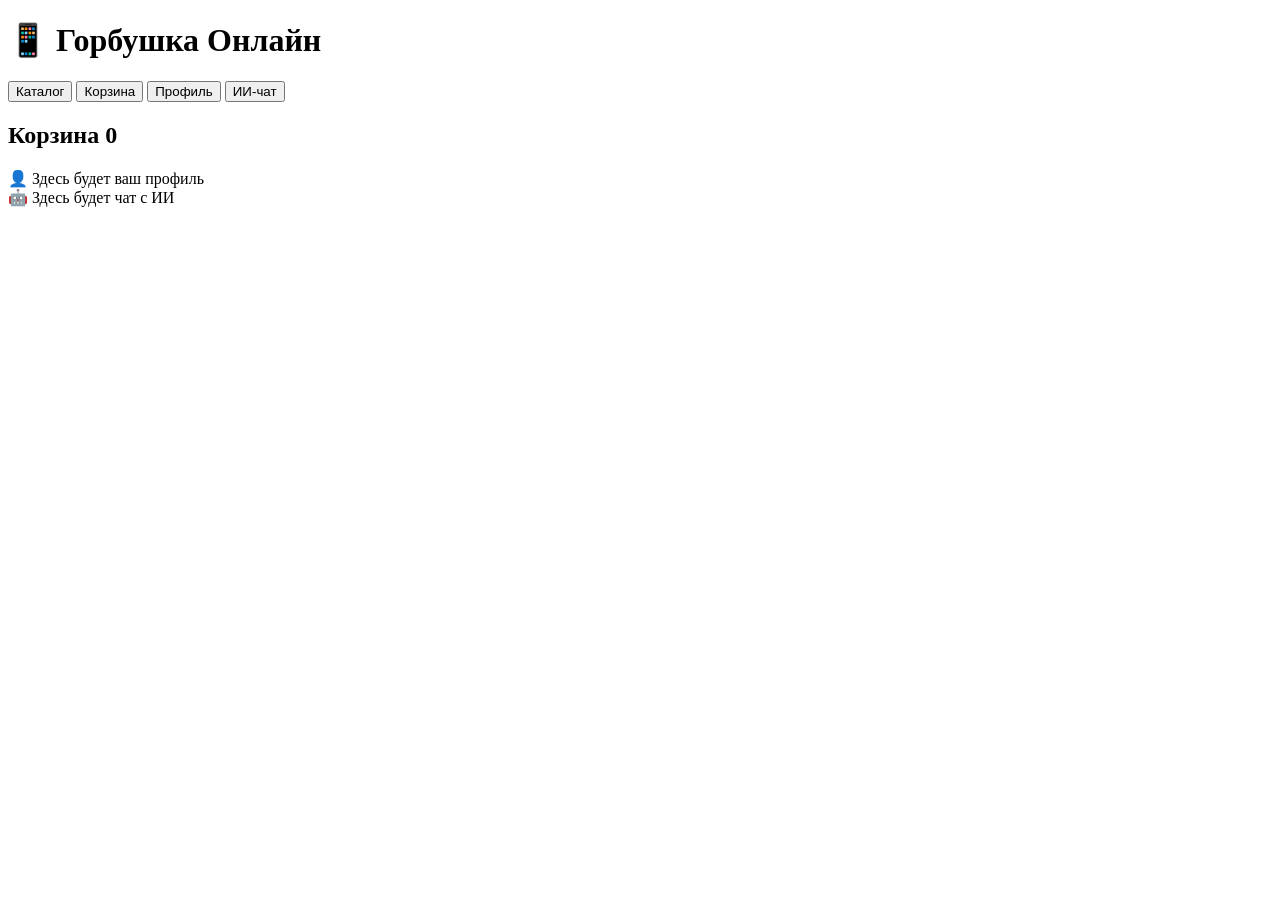
==== index.html @ ff5f171e "Update index.html" ====
<!DOCTYPE html>
<html lang="ru">
<head>
    <meta charset="UTF-8">
    <meta name="viewport" content="width=device-width, initial-scale=1.0, maximum-scale=1.0, user-scalable=no">
    <title>Горбушка Онлайн</title>
    
    <!-- Мета-теги для отключения кэширования -->
    <meta http-equiv="Cache-Control" content="no-cache, no-store, must-revalidate">
    <meta http-equiv="Pragma" content="no-cache">
    <meta http-equiv="Expires" content="0">
    
    <!-- Подключение стилей (версия 5) -->
    <link rel="stylesheet" href="style-v5.css?v=20250313-003">
    
    <!-- Telegram Web App -->
    <script src="https://telegram.org/js/telegram-web-app.js"></script>
</head>
<body>
    <header>
        <h1 class="gradient-text">📱 Горбушка Онлайн</h1>
        <p id="user-greeting"></p>
    </header>

    <!-- Вкладки -->
    <div class="tabs">
        <button class="tab-button active" data-tab="catalog">Каталог</button>
        <button class="tab-button" data-tab="cart">Корзина</button>
        <button class="tab-button" data-tab="profile">Профиль</button>
        <button class="tab-button" data-tab="ai">ИИ-чат</button>
    </div>

    <main>
        <!-- Вкладка Каталог -->
        <div id="catalog-tab" class="tab-content active">
            <button id="back-to-categories" class="back-btn" style="display: none;">← Назад</button>
            <div id="catalog-content"></div>
        </div>

        <!-- Вкладка Корзина -->
        <div id="cart-tab" class="tab-content">
            <section class="cart-section">
                <h2>Корзина <span id="cart-count" class="cart-count pulse">0</span></h2>
                <div id="cart-items"></div>
                <div id="cart-total" class="cart-total"></div>
            </section>
        </div>

        <!-- Вкладка Профиль -->
        <div id="profile-tab" class="tab-content">
            <div class="placeholder">👤 Здесь будет ваш профиль</div>
        </div>

        <!-- Вкладка ИИ-чат -->
        <div id="ai-tab" class="tab-content">
            <div class="placeholder">🤖 Здесь будет чат с ИИ</div>
        </div>
    </main>

    <!-- Подключение скрипта (версия 5) -->
    <script src="script-v5.js?v=20250313-003"></script>
</body>
</html>
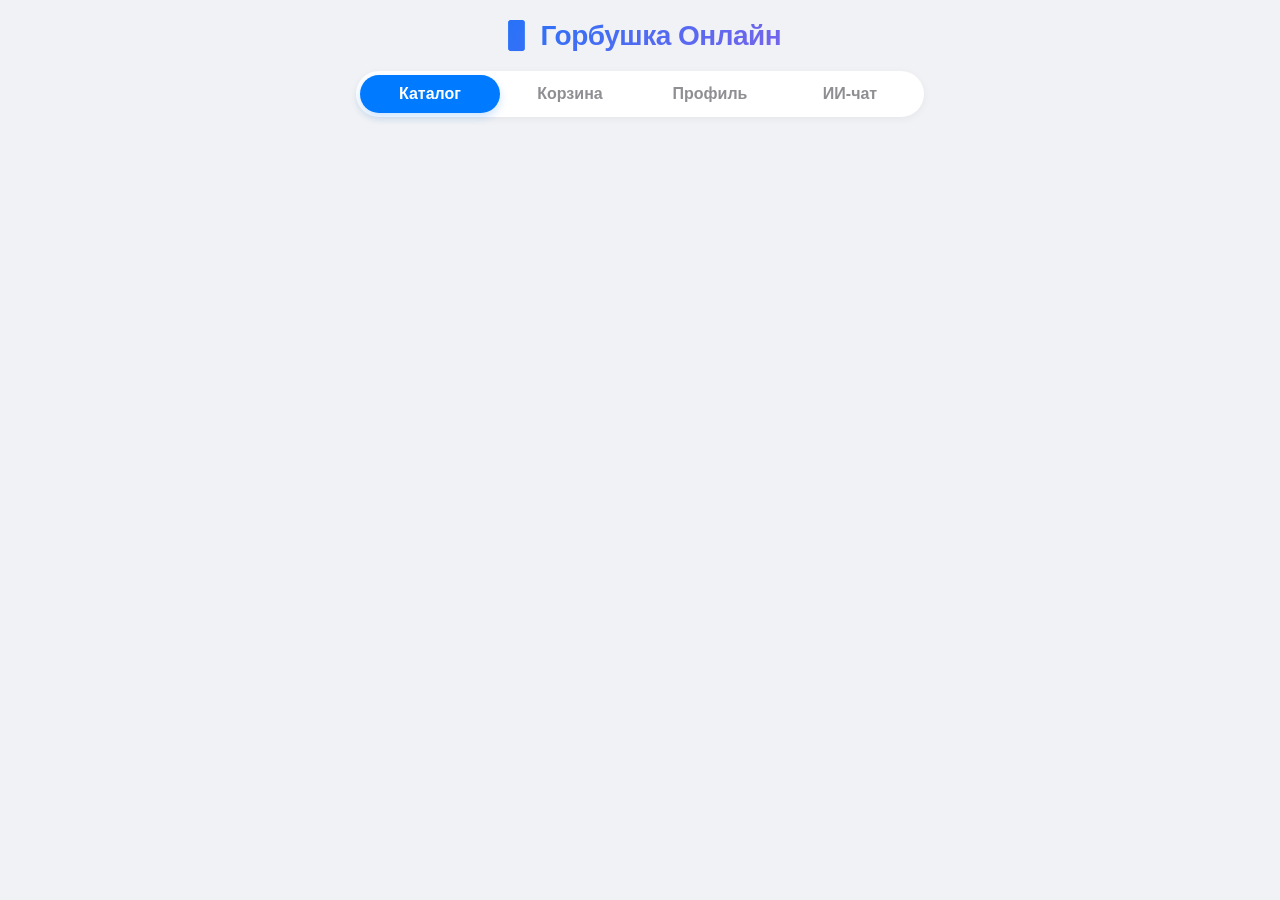
==== commit 22cf227f: "Update index.html" ====
--- a/index.html
+++ b/index.html
@@ -11,7 +11,7 @@
     <meta http-equiv="Expires" content="0">
     
     <!-- Подключение стилей (версия 5) -->
-    <link rel="stylesheet" href="style-v5.css?v=20250313-003">
+    <link rel="stylesheet" href="style-v5.css?v=20250313-004">
     
     <!-- Telegram Web App -->
     <script src="https://telegram.org/js/telegram-web-app.js"></script>
@@ -46,18 +46,18 @@
             </section>
         </div>
 
-        <!-- Вкладка Профиль -->
+        <!-- Вкладка Профиль (заглушка) -->
         <div id="profile-tab" class="tab-content">
             <div class="placeholder">👤 Здесь будет ваш профиль</div>
         </div>
 
-        <!-- Вкладка ИИ-чат -->
+        <!-- Вкладка ИИ-чат (заглушка) -->
         <div id="ai-tab" class="tab-content">
             <div class="placeholder">🤖 Здесь будет чат с ИИ</div>
         </div>
     </main>
 
-    <!-- Подключение скрипта (версия 5) -->
-    <script src="script-v5.js?v=20250313-003"></script>
+    <!-- Подключение скрипта (версия 6) -->
+    <script src="script-v6.js?v=20250313-004"></script>
 </body>
 </html>
--- a/style-v5.css
+++ b/style-v5.css
@@ -0,0 +1,357 @@
+:root {
+    --bg-color: var(--tg-theme-bg-color, #f0f2f5);
+    --text-color: var(--tg-theme-text-color, #1c1c1e);
+    --hint-color: var(--tg-theme-hint-color, #8e8e93);
+    --link-color: var(--tg-theme-link-color, #007aff);
+    --button-color: var(--tg-theme-button-color, #007aff);
+    --button-text-color: var(--tg-theme-button-text-color, #ffffff);
+    --secondary-bg: var(--tg-theme-secondary-bg-color, #ffffff);
+}
+
+* {
+    margin: 0;
+    padding: 0;
+    box-sizing: border-box;
+}
+
+body {
+    font-family: -apple-system, BlinkMacSystemFont, 'SF Pro Text', 'Helvetica Neue', sans-serif;
+    background: var(--bg-color);
+    color: var(--text-color);
+    padding: 16px;
+    max-width: 600px;
+    margin: 0 auto;
+    line-height: 1.4;
+    transition: background-color 0.3s, color 0.3s;
+}
+
+.gradient-text {
+    background: linear-gradient(135deg, var(--link-color), #9b5de5);
+    -webkit-background-clip: text;
+    background-clip: text;
+    -webkit-text-fill-color: transparent;
+    font-weight: 700;
+    font-size: 28px;
+}
+
+header {
+    margin-bottom: 16px;
+    text-align: center;
+}
+
+h1 {
+    font-size: 28px;
+    margin-bottom: 8px;
+    letter-spacing: -0.5px;
+}
+
+h2 {
+    font-size: 20px;
+    font-weight: 600;
+    margin-bottom: 12px;
+}
+
+#user-greeting {
+    color: var(--hint-color);
+    font-size: 15px;
+}
+
+/* Вкладки */
+.tabs {
+    display: flex;
+    justify-content: space-around;
+    background: var(--secondary-bg);
+    border-radius: 30px;
+    padding: 4px;
+    margin-bottom: 24px;
+    box-shadow: 0 2px 8px rgba(0,0,0,0.05);
+}
+
+.tab-button {
+    flex: 1;
+    background: transparent;
+    border: none;
+    padding: 10px 0;
+    border-radius: 30px;
+    font-size: 16px;
+    font-weight: 600;
+    color: var(--hint-color);
+    cursor: pointer;
+    transition: all 0.2s;
+}
+
+.tab-button.active {
+    background: var(--button-color);
+    color: white;
+    box-shadow: 0 4px 8px rgba(0,122,255,0.2);
+}
+
+.tab-content {
+    display: none;
+}
+
+.tab-content.active {
+    display: block;
+}
+
+/* Кнопка назад */
+.back-btn {
+    background: var(--secondary-bg);
+    border: 1px solid var(--hint-color);
+    border-radius: 30px;
+    padding: 8px 16px;
+    font-size: 15px;
+    font-weight: 500;
+    color: var(--text-color);
+    cursor: pointer;
+    margin-bottom: 16px;
+    transition: background 0.2s;
+}
+
+.back-btn:hover {
+    background: var(--hint-color);
+    color: white;
+}
+
+/* Сетка категорий */
+.categories-grid {
+    display: grid;
+    grid-template-columns: repeat(3, 1fr);
+    gap: 16px;
+    margin-top: 8px;
+}
+
+.category-card {
+    background: var(--secondary-bg);
+    border-radius: 20px;
+    padding: 20px 8px;
+    display: flex;
+    flex-direction: column;
+    align-items: center;
+    text-align: center;
+    box-shadow: 0 10px 20px rgba(0,0,0,0.05);
+    transition: transform 0.2s, box-shadow 0.2s;
+    border: 1px solid rgba(255,255,255,0.2);
+    cursor: pointer;
+}
+
+.category-card:hover {
+    transform: translateY(-4px);
+    box-shadow: 0 15px 30px rgba(0,0,0,0.1);
+}
+
+.category-emoji {
+    font-size: 40px;
+    margin-bottom: 8px;
+}
+
+.category-name {
+    font-weight: 600;
+    font-size: 14px;
+    line-height: 1.3;
+}
+
+/* Сетка товаров */
+.products-grid {
+    display: grid;
+    grid-template-columns: repeat(auto-fit, minmax(150px, 1fr));
+    gap: 16px;
+    margin-top: 12px;
+}
+
+.product-card {
+    background: var(--secondary-bg);
+    border-radius: 20px;
+    padding: 16px 12px;
+    display: flex;
+    flex-direction: column;
+    align-items: center;
+    text-align: center;
+    box-shadow: 0 10px 20px rgba(0,0,0,0.05);
+    transition: transform 0.2s, box-shadow 0.2s;
+    border: 1px solid rgba(255,255,255,0.2);
+}
+
+.product-card:hover {
+    transform: translateY(-4px);
+    box-shadow: 0 15px 30px rgba(0,0,0,0.1);
+}
+
+.product-emoji {
+    font-size: 56px;
+    margin-bottom: 12px;
+}
+
+.product-name {
+    font-weight: 600;
+    font-size: 16px;
+    margin-bottom: 6px;
+}
+
+.product-price {
+    color: var(--link-color);
+    font-weight: 700;
+    font-size: 18px;
+    margin-bottom: 12px;
+}
+
+.product-description {
+    font-size: 12px;
+    color: var(--hint-color);
+    margin-bottom: 12px;
+}
+
+.add-to-cart-btn {
+    background: linear-gradient(135deg, var(--button-color), #9b5de5);
+    color: white;
+    border: none;
+    border-radius: 30px;
+    padding: 10px 16px;
+    font-size: 15px;
+    font-weight: 600;
+    cursor: pointer;
+    width: 100%;
+    transition: opacity 0.2s, transform 0.1s;
+    box-shadow: 0 4px 12px rgba(0,122,255,0.3);
+}
+
+.add-to-cart-btn:hover {
+    opacity: 0.9;
+    transform: scale(0.98);
+}
+
+/* Корзина */
+.cart-section {
+    margin-top: 0;
+    padding-top: 0;
+}
+
+.cart-count {
+    background: linear-gradient(135deg, var(--button-color), #9b5de5);
+    color: white;
+    border-radius: 30px;
+    padding: 4px 12px;
+    font-size: 15px;
+    font-weight: 600;
+    margin-left: 8px;
+}
+
+@keyframes pulse {
+    0% { transform: scale(1); }
+    50% { transform: scale(1.2); }
+    100% { transform: scale(1); }
+}
+
+.pulse {
+    animation: pulse 0.3s ease-in-out;
+}
+
+#cart-items {
+    margin: 16px 0;
+    min-height: 60px;
+}
+
+.cart-item {
+    display: flex;
+    align-items: center;
+    justify-content: space-between;
+    padding: 12px 16px;
+    background: var(--secondary-bg);
+    border-radius: 20px;
+    margin-bottom: 8px;
+    box-shadow: 0 2px 8px rgba(0,0,0,0.03);
+    border: 1px solid rgba(255,255,255,0.1);
+}
+
+.cart-item-info {
+    flex: 2;
+}
+
+.cart-item-info div:first-child {
+    font-weight: 600;
+    margin-bottom: 4px;
+}
+
+.cart-item-price {
+    color: var(--link-color);
+    font-weight: 600;
+    font-size: 15px;
+}
+
+.cart-item-controls {
+    display: flex;
+    align-items: center;
+    gap: 10px;
+}
+
+.cart-item-controls button {
+    background: var(--button-color);
+    color: white;
+    border: none;
+    border-radius: 30px;
+    width: 32px;
+    height: 32px;
+    font-size: 18px;
+    font-weight: 600;
+    cursor: pointer;
+    display: flex;
+    align-items: center;
+    justify-content: center;
+    transition: background 0.2s, transform 0.1s;
+    box-shadow: 0 2px 6px rgba(0,122,255,0.2);
+}
+
+.cart-item-controls button:disabled {
+    opacity: 0.4;
+    cursor: not-allowed;
+    background: var(--hint-color);
+}
+
+.cart-item-quantity {
+    min-width: 24px;
+    text-align: center;
+    font-weight: 600;
+}
+
+.cart-total {
+    font-size: 22px;
+    font-weight: 700;
+    text-align: right;
+    margin-top: 20px;
+    padding: 16px 0 8px;
+    border-top: 2px dashed var(--hint-color);
+    color: var(--link-color);
+}
+
+.empty-cart {
+    color: var(--hint-color);
+    text-align: center;
+    padding: 30px 0;
+    font-size: 16px;
+}
+
+.loading {
+    text-align: center;
+    padding: 30px;
+    color: var(--hint-color);
+    grid-column: 1 / -1;
+}
+
+.placeholder {
+    text-align: center;
+    padding: 60px 20px;
+    color: var(--hint-color);
+    font-size: 18px;
+    background: var(--secondary-bg);
+    border-radius: 30px;
+    margin-top: 20px;
+}
+
+@media (max-width: 400px) {
+    .categories-grid {
+        grid-template-columns: repeat(2, 1fr);
+    }
+    .products-grid {
+        grid-template-columns: 1fr 1fr;
+    }
+}
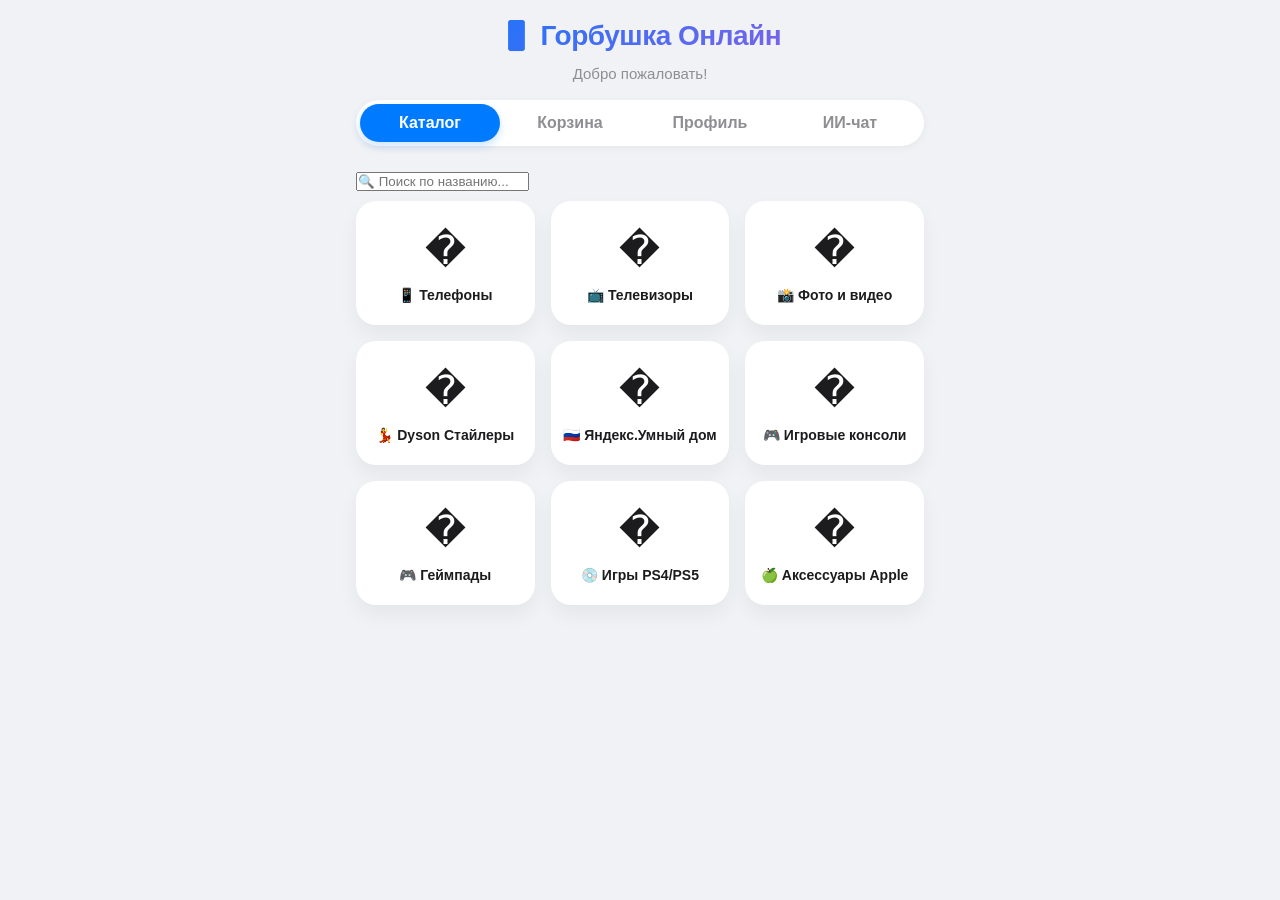
==== commit 554ffbc0: "Update index.html" ====
--- a/index.html
+++ b/index.html
@@ -10,8 +10,8 @@
     <meta http-equiv="Pragma" content="no-cache">
     <meta http-equiv="Expires" content="0">
     
-    <!-- Подключение стилей (версия 5) -->
-    <link rel="stylesheet" href="style-v5.css?v=20250313-004">
+    <!-- Подключение стилей -->
+    <link rel="stylesheet" href="style-v5.css?v=20250313-005">
     
     <!-- Telegram Web App -->
     <script src="https://telegram.org/js/telegram-web-app.js"></script>
@@ -34,6 +34,12 @@
         <!-- Вкладка Каталог -->
         <div id="catalog-tab" class="tab-content active">
             <button id="back-to-categories" class="back-btn" style="display: none;">← Назад</button>
+            
+            <!-- Строка поиска -->
+            <div class="search-container">
+                <input type="text" id="search-input" class="search-input" placeholder="🔍 Поиск по названию...">
+            </div>
+            
             <div id="catalog-content"></div>
         </div>
 
@@ -57,7 +63,7 @@
         </div>
     </main>
 
-    <!-- Подключение скрипта (версия 6) -->
-    <script src="script-v6.js?v=20250313-004"></script>
+    <!-- Подключение скрипта -->
+    <script src="script-v6.js?v=20250313-005"></script>
 </body>
 </html>
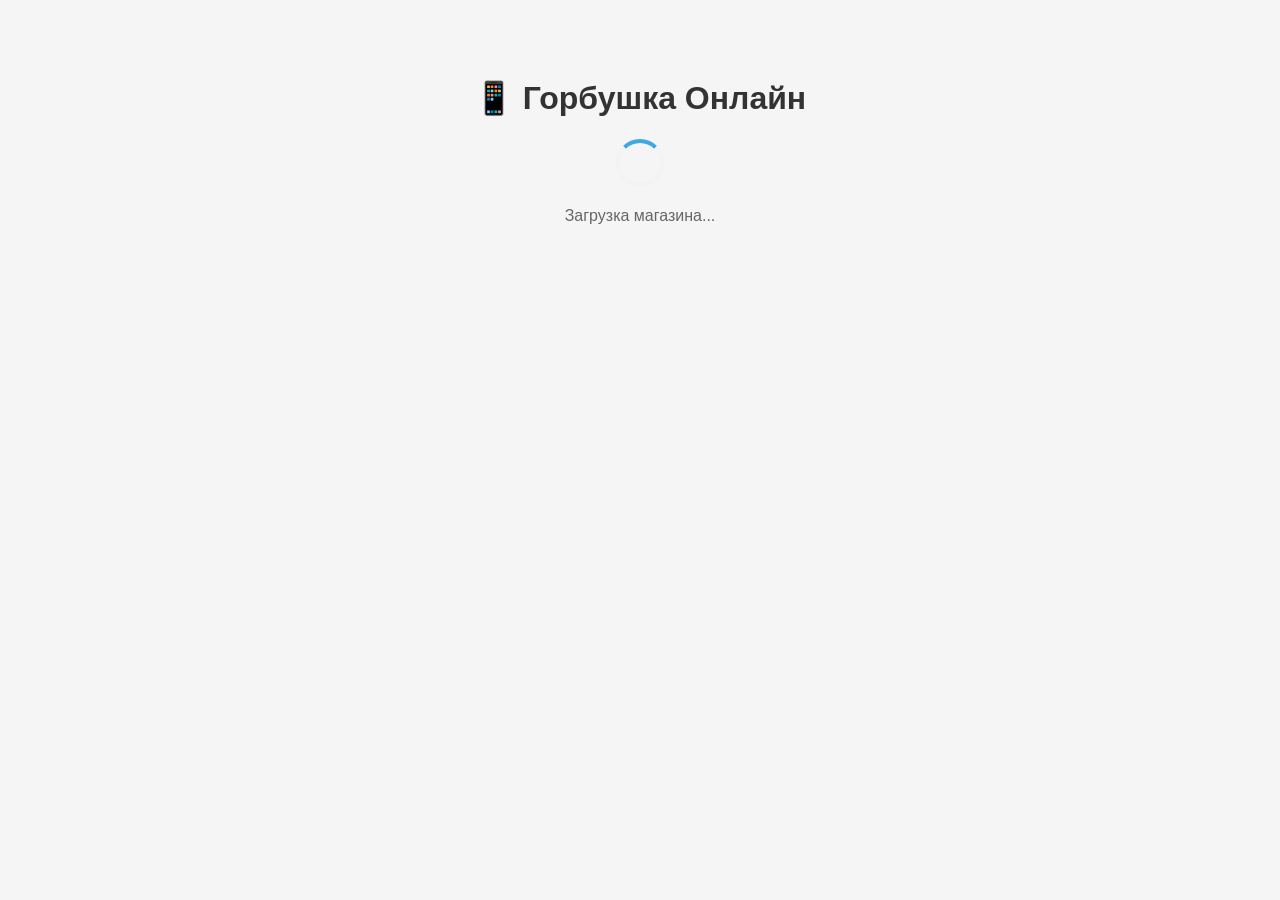
==== commit 55eb3adf: "Create index.html Добавлен корневой index.html" ====
--- a/index.html
+++ b/index.html
@@ -1,69 +1,43 @@
-<!DOCTYPE html>
-<html lang="ru">
-<head>
-    <meta charset="UTF-8">
-    <meta name="viewport" content="width=device-width, initial-scale=1.0, maximum-scale=1.0, user-scalable=no">
-    <title>Горбушка Онлайн</title>
-    
-    <!-- Мета-теги для отключения кэширования -->
-    <meta http-equiv="Cache-Control" content="no-cache, no-store, must-revalidate">
-    <meta http-equiv="Pragma" content="no-cache">
-    <meta http-equiv="Expires" content="0">
-    
-    <!-- Подключение стилей -->
-    <link rel="stylesheet" href="style-v5.css?v=20250313-005">
-    
-    <!-- Telegram Web App -->
-    <script src="https://telegram.org/js/telegram-web-app.js"></script>
-</head>
-<body>
-    <header>
-        <h1 class="gradient-text">📱 Горбушка Онлайн</h1>
-        <p id="user-greeting"></p>
-    </header>
-
-    <!-- Вкладки -->
-    <div class="tabs">
-        <button class="tab-button active" data-tab="catalog">Каталог</button>
-        <button class="tab-button" data-tab="cart">Корзина</button>
-        <button class="tab-button" data-tab="profile">Профиль</button>
-        <button class="tab-button" data-tab="ai">ИИ-чат</button>
-    </div>
-
-    <main>
-        <!-- Вкладка Каталог -->
-        <div id="catalog-tab" class="tab-content active">
-            <button id="back-to-categories" class="back-btn" style="display: none;">← Назад</button>
-            
-            <!-- Строка поиска -->
-            <div class="search-container">
-                <input type="text" id="search-input" class="search-input" placeholder="🔍 Поиск по названию...">
-            </div>
-            
-            <div id="catalog-content"></div>
-        </div>
-
-        <!-- Вкладка Корзина -->
-        <div id="cart-tab" class="tab-content">
-            <section class="cart-section">
-                <h2>Корзина <span id="cart-count" class="cart-count pulse">0</span></h2>
-                <div id="cart-items"></div>
-                <div id="cart-total" class="cart-total"></div>
-            </section>
-        </div>
-
-        <!-- Вкладка Профиль (заглушка) -->
-        <div id="profile-tab" class="tab-content">
-            <div class="placeholder">👤 Здесь будет ваш профиль</div>
-        </div>
-
-        <!-- Вкладка ИИ-чат (заглушка) -->
-        <div id="ai-tab" class="tab-content">
-            <div class="placeholder">🤖 Здесь будет чат с ИИ</div>
-        </div>
-    </main>
-
-    <!-- Подключение скрипта -->
-    <script src="script-v6.js?v=20250313-005"></script>
-</body>
-</html>
+<!DOCTYPE html>
+<html lang="ru">
+<head>
+    <meta charset="UTF-8">
+    <meta name="viewport" content="width=device-width, initial-scale=1.0">
+    <title>Горбушка Онлайн</title>
+    <style>
+        body {
+            font-family: -apple-system, BlinkMacSystemFont, 'Segoe UI', Roboto, sans-serif;
+            text-align: center;
+            padding: 50px;
+            background: #f5f5f5;
+        }
+        .loader {
+            border: 4px solid #f3f3f3;
+            border-top: 4px solid #40a7e3;
+            border-radius: 50%;
+            width: 40px;
+            height: 40px;
+            animation: spin 1s linear infinite;
+            margin: 20px auto;
+        }
+        @keyframes spin {
+            0% { transform: rotate(0deg); }
+            100% { transform: rotate(360deg); }
+        }
+        h1 { color: #333; }
+        p { color: #666; }
+    </style>
+</head>
+<body>
+    <h1>📱 Горбушка Онлайн</h1>
+    <div class="loader"></div>
+    <p>Загрузка магазина...</p>
+    
+    <script>
+        // Перенаправляем на правильную структуру
+        setTimeout(() => {
+            window.location.href = '/templates/index.html';
+        }, 1500);
+    </script>
+</body>
+</html>
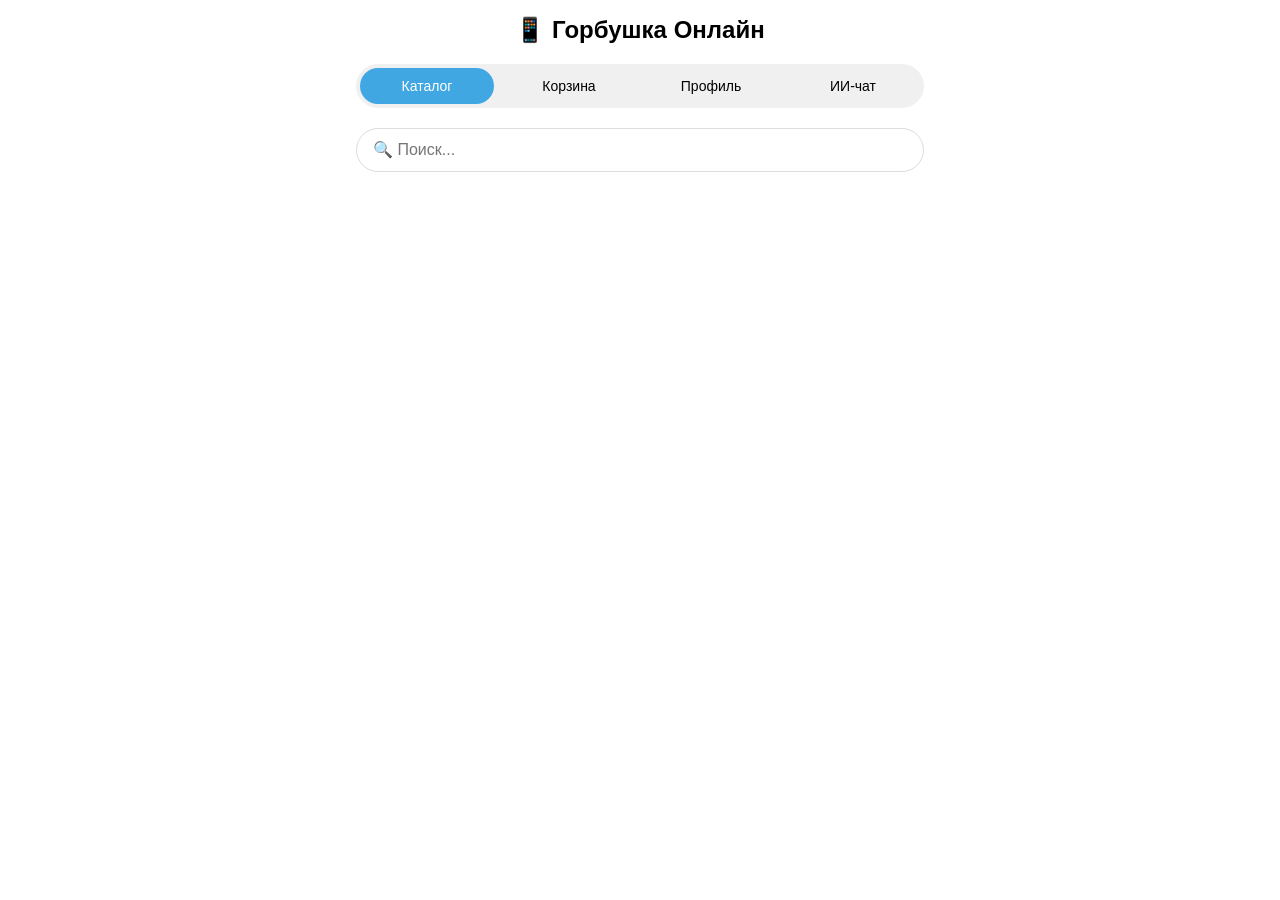
==== commit 0bc2e7fd: "Create index.html правильный код" ====
--- a/index.html
+++ b/index.html
@@ -4,40 +4,46 @@
     <meta charset="UTF-8">
     <meta name="viewport" content="width=device-width, initial-scale=1.0">
     <title>Горбушка Онлайн</title>
-    <style>
-        body {
-            font-family: -apple-system, BlinkMacSystemFont, 'Segoe UI', Roboto, sans-serif;
-            text-align: center;
-            padding: 50px;
-            background: #f5f5f5;
-        }
-        .loader {
-            border: 4px solid #f3f3f3;
-            border-top: 4px solid #40a7e3;
-            border-radius: 50%;
-            width: 40px;
-            height: 40px;
-            animation: spin 1s linear infinite;
-            margin: 20px auto;
-        }
-        @keyframes spin {
-            0% { transform: rotate(0deg); }
-            100% { transform: rotate(360deg); }
-        }
-        h1 { color: #333; }
-        p { color: #666; }
-    </style>
+    <link rel="stylesheet" href="static/style.css">
+    <script src="https://telegram.org/js/telegram-web-app.js"></script>
 </head>
 <body>
-    <h1>📱 Горбушка Онлайн</h1>
-    <div class="loader"></div>
-    <p>Загрузка магазина...</p>
-    
-    <script>
-        // Перенаправляем на правильную структуру
-        setTimeout(() => {
-            window.location.href = '/templates/index.html';
-        }, 1500);
-    </script>
+    <header>
+        <h1>📱 Горбушка Онлайн</h1>
+        <p id="user-greeting"></p>
+    </header>
+
+    <div class="tabs">
+        <button class="tab-button active" data-tab="catalog">Каталог</button>
+        <button class="tab-button" data-tab="cart">Корзина</button>
+        <button class="tab-button" data-tab="profile">Профиль</button>
+        <button class="tab-button" data-tab="ai">ИИ-чат</button>
+    </div>
+
+    <main>
+        <div id="catalog-tab" class="tab-content active">
+            <button id="back-btn" class="back-btn" style="display: none;">← Назад</button>
+            <div class="search-container">
+                <input type="text" id="search-input" placeholder="🔍 Поиск...">
+            </div>
+            <div id="catalog-content"></div>
+        </div>
+
+        <div id="cart-tab" class="tab-content">
+            <h2>Корзина <span id="cart-count">0</span></h2>
+            <div id="cart-items"></div>
+            <div id="cart-total">Итого: 0 ₽</div>
+        </div>
+
+        <div id="profile-tab" class="tab-content">
+            <div class="placeholder">👤 Профиль</div>
+        </div>
+
+        <div id="ai-tab" class="tab-content">
+            <div class="placeholder">🤖 ИИ-чат</div>
+        </div>
+    </main>
+
+    <script src="static/script.js"></script>
 </body>
 </html>
--- a/static/style.css
+++ b/static/style.css
@@ -0,0 +1,222 @@
+:root {
+    --bg-color: #ffffff;
+    --text-color: #000000;
+    --hint-color: #999999;
+    --button-color: #40a7e3;
+    --secondary-bg: #f5f5f5;
+}
+
+* {
+    margin: 0;
+    padding: 0;
+    box-sizing: border-box;
+}
+
+body {
+    font-family: -apple-system, BlinkMacSystemFont, 'Segoe UI', Roboto, sans-serif;
+    background: var(--bg-color);
+    color: var(--text-color);
+    padding: 16px;
+    max-width: 600px;
+    margin: 0 auto;
+}
+
+header {
+    text-align: center;
+    margin-bottom: 20px;
+}
+
+h1 {
+    font-size: 24px;
+    margin-bottom: 8px;
+}
+
+#user-greeting {
+    color: var(--hint-color);
+    font-size: 14px;
+}
+
+.tabs {
+    display: flex;
+    gap: 8px;
+    margin: 20px 0;
+    padding: 4px;
+    background: #f0f0f0;
+    border-radius: 30px;
+}
+
+.tab-button {
+    flex: 1;
+    padding: 10px;
+    border: none;
+    border-radius: 30px;
+    background: transparent;
+    cursor: pointer;
+    font-size: 14px;
+    transition: all 0.2s;
+}
+
+.tab-button.active {
+    background: var(--button-color);
+    color: white;
+}
+
+.tab-content {
+    display: none;
+}
+
+.tab-content.active {
+    display: block;
+}
+
+.back-btn {
+    margin-bottom: 16px;
+    padding: 8px 16px;
+    border: 1px solid #ddd;
+    border-radius: 20px;
+    background: white;
+    cursor: pointer;
+}
+
+.search-container {
+    margin-bottom: 16px;
+}
+
+#search-input {
+    width: 100%;
+    padding: 12px 16px;
+    border: 1px solid #ddd;
+    border-radius: 30px;
+    font-size: 16px;
+    outline: none;
+}
+
+#search-input:focus {
+    border-color: var(--button-color);
+}
+
+.categories-grid {
+    display: grid;
+    grid-template-columns: repeat(3, 1fr);
+    gap: 12px;
+}
+
+.category-card {
+    padding: 20px 8px;
+    background: var(--secondary-bg);
+    border-radius: 16px;
+    text-align: center;
+    cursor: pointer;
+    transition: transform 0.1s;
+}
+
+.category-card:hover {
+    transform: scale(1.02);
+}
+
+.products-grid {
+    display: grid;
+    grid-template-columns: repeat(2, 1fr);
+    gap: 12px;
+}
+
+.product-card {
+    padding: 16px;
+    background: var(--secondary-bg);
+    border-radius: 16px;
+    display: flex;
+    flex-direction: column;
+    gap: 8px;
+}
+
+.product-name {
+    font-weight: 600;
+    font-size: 14px;
+}
+
+.product-price {
+    font-weight: bold;
+    color: var(--button-color);
+    font-size: 16px;
+}
+
+.product-description {
+    font-size: 12px;
+    color: var(--hint-color);
+}
+
+.add-to-cart-btn {
+    width: 100%;
+    padding: 10px;
+    background: var(--button-color);
+    color: white;
+    border: none;
+    border-radius: 30px;
+    cursor: pointer;
+    font-size: 14px;
+    transition: opacity 0.2s;
+}
+
+.add-to-cart-btn:hover {
+    opacity: 0.9;
+}
+
+.cart-item {
+    display: flex;
+    justify-content: space-between;
+    align-items: center;
+    padding: 12px;
+    background: var(--secondary-bg);
+    border-radius: 12px;
+    margin-bottom: 8px;
+}
+
+.cart-item-controls {
+    display: flex;
+    gap: 8px;
+    align-items: center;
+}
+
+.cart-item-controls button {
+    width: 32px;
+    height: 32px;
+    border: none;
+    border-radius: 16px;
+    background: var(--button-color);
+    color: white;
+    cursor: pointer;
+}
+
+.cart-item-controls button:disabled {
+    opacity: 0.3;
+    cursor: not-allowed;
+}
+
+.empty-cart {
+    text-align: center;
+    padding: 40px;
+    color: var(--hint-color);
+}
+
+.cart-total {
+    text-align: right;
+    font-size: 18px;
+    font-weight: bold;
+    margin-top: 16px;
+    padding-top: 16px;
+    border-top: 1px solid #ddd;
+}
+
+.placeholder {
+    text-align: center;
+    padding: 60px;
+    color: var(--hint-color);
+    background: var(--secondary-bg);
+    border-radius: 30px;
+}
+
+@media (max-width: 400px) {
+    .categories-grid {
+        grid-template-columns: repeat(2, 1fr);
+    }
+}
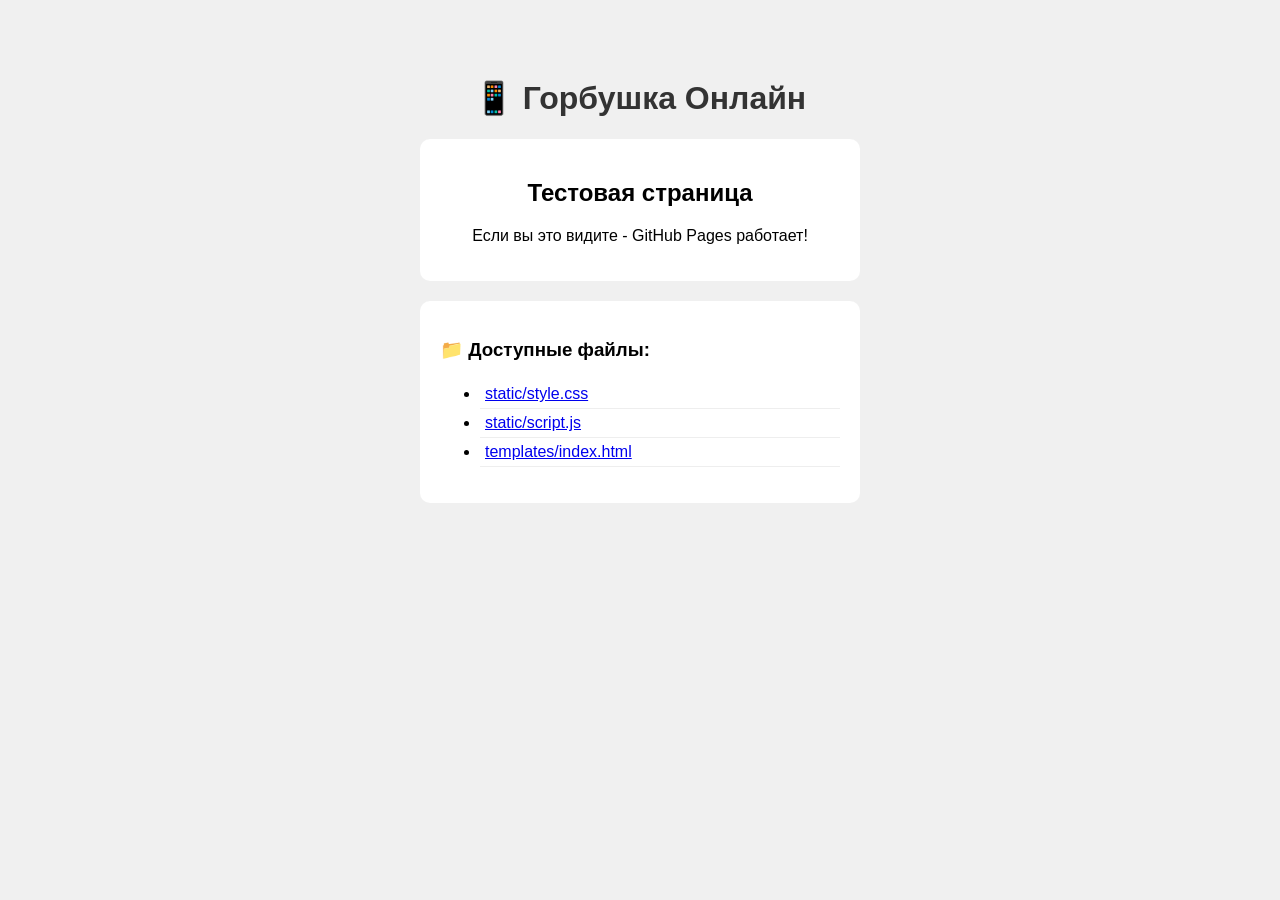
==== commit e93e1ec1: "Create index.html в корень" ====
--- a/index.html
+++ b/index.html
@@ -2,48 +2,54 @@
 <html lang="ru">
 <head>
     <meta charset="UTF-8">
-    <meta name="viewport" content="width=device-width, initial-scale=1.0">
     <title>Горбушка Онлайн</title>
-    <link rel="stylesheet" href="static/style.css">
-    <script src="https://telegram.org/js/telegram-web-app.js"></script>
+    <style>
+        body {
+            font-family: Arial, sans-serif;
+            text-align: center;
+            padding: 50px;
+            background: #f0f0f0;
+        }
+        h1 { color: #333; }
+        .message { 
+            background: white;
+            padding: 20px;
+            border-radius: 10px;
+            max-width: 400px;
+            margin: 20px auto;
+        }
+        .folder-list {
+            text-align: left;
+            background: white;
+            padding: 20px;
+            border-radius: 10px;
+            max-width: 400px;
+            margin: 20px auto;
+        }
+        .folder-list li {
+            padding: 5px;
+            border-bottom: 1px solid #eee;
+        }
+    </style>
 </head>
 <body>
-    <header>
-        <h1>📱 Горбушка Онлайн</h1>
-        <p id="user-greeting"></p>
-    </header>
-
-    <div class="tabs">
-        <button class="tab-button active" data-tab="catalog">Каталог</button>
-        <button class="tab-button" data-tab="cart">Корзина</button>
-        <button class="tab-button" data-tab="profile">Профиль</button>
-        <button class="tab-button" data-tab="ai">ИИ-чат</button>
+    <h1>📱 Горбушка Онлайн</h1>
+    <div class="message">
+        <h2>Тестовая страница</h2>
+        <p>Если вы это видите - GitHub Pages работает!</p>
     </div>
-
-    <main>
-        <div id="catalog-tab" class="tab-content active">
-            <button id="back-btn" class="back-btn" style="display: none;">← Назад</button>
-            <div class="search-container">
-                <input type="text" id="search-input" placeholder="🔍 Поиск...">
-            </div>
-            <div id="catalog-content"></div>
-        </div>
-
-        <div id="cart-tab" class="tab-content">
-            <h2>Корзина <span id="cart-count">0</span></h2>
-            <div id="cart-items"></div>
-            <div id="cart-total">Итого: 0 ₽</div>
-        </div>
-
-        <div id="profile-tab" class="tab-content">
-            <div class="placeholder">👤 Профиль</div>
-        </div>
-
-        <div id="ai-tab" class="tab-content">
-            <div class="placeholder">🤖 ИИ-чат</div>
-        </div>
-    </main>
-
-    <script src="static/script.js"></script>
+    
+    <div class="folder-list">
+        <h3>📁 Доступные файлы:</h3>
+        <ul>
+            <li><a href="static/style.css">static/style.css</a></li>
+            <li><a href="static/script.js">static/script.js</a></li>
+            <li><a href="templates/index.html">templates/index.html</a></li>
+        </ul>
+    </div>
+    
+    <script>
+        console.log('Тестовая страница загружена');
+    </script>
 </body>
 </html>
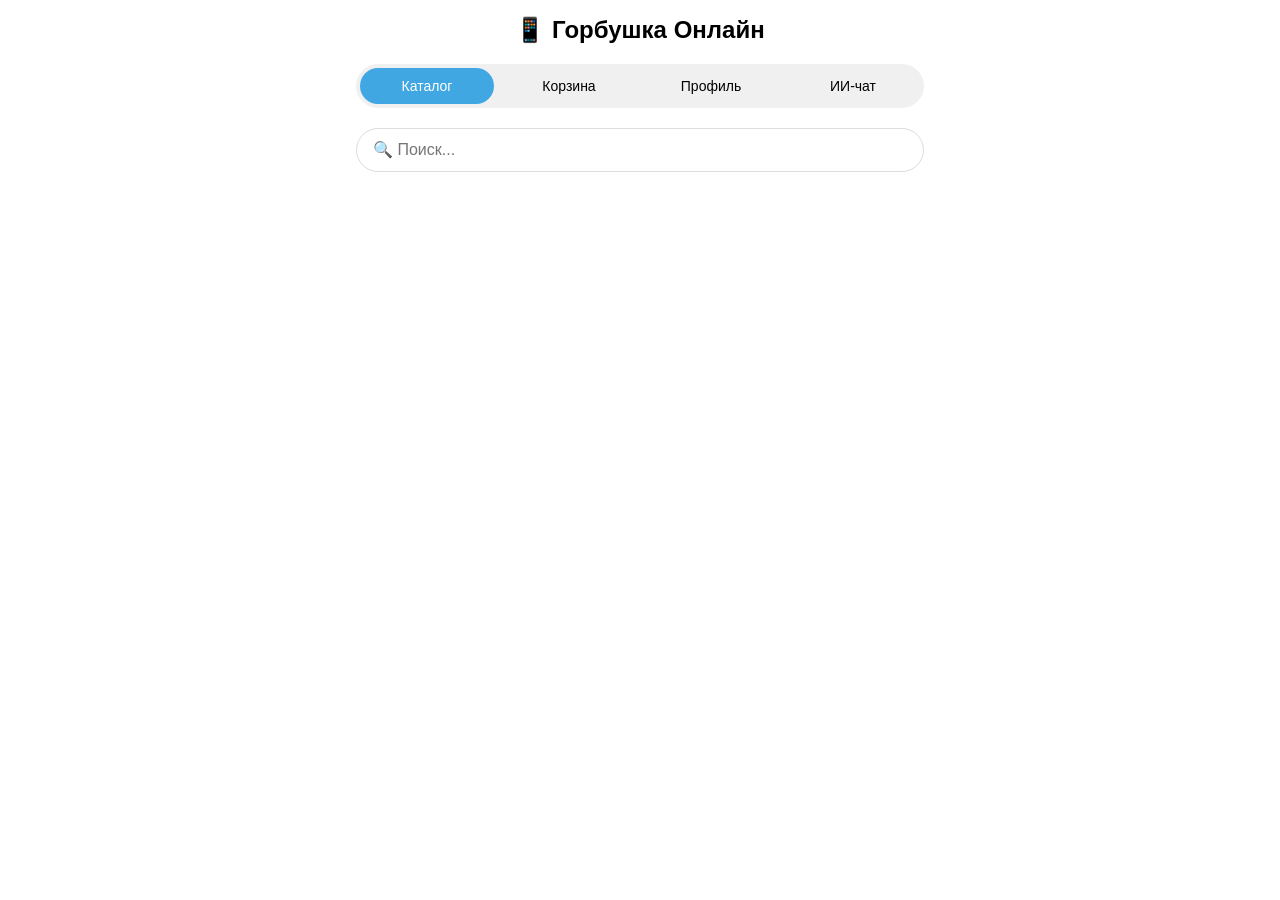
==== commit 9e0cd123: "Create index.html" ====
--- a/index.html
+++ b/index.html
@@ -2,54 +2,55 @@
 <html lang="ru">
 <head>
     <meta charset="UTF-8">
+    <meta name="viewport" content="width=device-width, initial-scale=1.0">
     <title>Горбушка Онлайн</title>
-    <style>
-        body {
-            font-family: Arial, sans-serif;
-            text-align: center;
-            padding: 50px;
-            background: #f0f0f0;
-        }
-        h1 { color: #333; }
-        .message { 
-            background: white;
-            padding: 20px;
-            border-radius: 10px;
-            max-width: 400px;
-            margin: 20px auto;
-        }
-        .folder-list {
-            text-align: left;
-            background: white;
-            padding: 20px;
-            border-radius: 10px;
-            max-width: 400px;
-            margin: 20px auto;
-        }
-        .folder-list li {
-            padding: 5px;
-            border-bottom: 1px solid #eee;
-        }
-    </style>
+    <link rel="stylesheet" href="static/style.css">
+    <script src="https://telegram.org/js/telegram-web-app.js"></script>
 </head>
 <body>
-    <h1>📱 Горбушка Онлайн</h1>
-    <div class="message">
-        <h2>Тестовая страница</h2>
-        <p>Если вы это видите - GitHub Pages работает!</p>
+    <header>
+        <h1>📱 Горбушка Онлайн</h1>
+        <p id="user-greeting"></p>
+    </header>
+
+    <div class="tabs">
+        <button class="tab-button active" data-tab="catalog">Каталог</button>
+        <button class="tab-button" data-tab="cart">Корзина</button>
+        <button class="tab-button" data-tab="profile">Профиль</button>
+        <button class="tab-button" data-tab="ai">ИИ-чат</button>
     </div>
-    
-    <div class="folder-list">
-        <h3>📁 Доступные файлы:</h3>
-        <ul>
-            <li><a href="static/style.css">static/style.css</a></li>
-            <li><a href="static/script.js">static/script.js</a></li>
-            <li><a href="templates/index.html">templates/index.html</a></li>
-        </ul>
-    </div>
-    
+
+    <main>
+        <div id="catalog-tab" class="tab-content active">
+            <button id="back-btn" class="back-btn" style="display: none;">← Назад</button>
+            <div class="search-container">
+                <input type="text" id="search-input" placeholder="🔍 Поиск...">
+            </div>
+            <div id="catalog-content"></div>
+        </div>
+
+        <div id="cart-tab" class="tab-content">
+            <h2>Корзина <span id="cart-count">0</span></h2>
+            <div id="cart-items"></div>
+            <div id="cart-total">Итого: 0 ₽</div>
+        </div>
+
+        <div id="profile-tab" class="tab-content">
+            <div class="placeholder">👤 Профиль</div>
+        </div>
+
+        <div id="ai-tab" class="tab-content">
+            <div class="placeholder">🤖 ИИ-чат</div>
+        </div>
+    </main>
+
+    <script src="static/script.js"></script>
     <script>
-        console.log('Тестовая страница загружена');
+        // Временно подставим тестовые данные, пока нет сервера
+        window.allProducts = [
+            { id: "test1", name: "Тестовый товар 1", price: 1000 },
+            { id: "test2", name: "Тестовый товар 2", price: 2000 }
+        ];
     </script>
 </body>
 </html>
--- a/static/style.css
+++ b/static/style.css
@@ -0,0 +1,222 @@
+:root {
+    --bg-color: #ffffff;
+    --text-color: #000000;
+    --hint-color: #999999;
+    --button-color: #40a7e3;
+    --secondary-bg: #f5f5f5;
+}
+
+* {
+    margin: 0;
+    padding: 0;
+    box-sizing: border-box;
+}
+
+body {
+    font-family: -apple-system, BlinkMacSystemFont, 'Segoe UI', Roboto, sans-serif;
+    background: var(--bg-color);
+    color: var(--text-color);
+    padding: 16px;
+    max-width: 600px;
+    margin: 0 auto;
+}
+
+header {
+    text-align: center;
+    margin-bottom: 20px;
+}
+
+h1 {
+    font-size: 24px;
+    margin-bottom: 8px;
+}
+
+#user-greeting {
+    color: var(--hint-color);
+    font-size: 14px;
+}
+
+.tabs {
+    display: flex;
+    gap: 8px;
+    margin: 20px 0;
+    padding: 4px;
+    background: #f0f0f0;
+    border-radius: 30px;
+}
+
+.tab-button {
+    flex: 1;
+    padding: 10px;
+    border: none;
+    border-radius: 30px;
+    background: transparent;
+    cursor: pointer;
+    font-size: 14px;
+    transition: all 0.2s;
+}
+
+.tab-button.active {
+    background: var(--button-color);
+    color: white;
+}
+
+.tab-content {
+    display: none;
+}
+
+.tab-content.active {
+    display: block;
+}
+
+.back-btn {
+    margin-bottom: 16px;
+    padding: 8px 16px;
+    border: 1px solid #ddd;
+    border-radius: 20px;
+    background: white;
+    cursor: pointer;
+}
+
+.search-container {
+    margin-bottom: 16px;
+}
+
+#search-input {
+    width: 100%;
+    padding: 12px 16px;
+    border: 1px solid #ddd;
+    border-radius: 30px;
+    font-size: 16px;
+    outline: none;
+}
+
+#search-input:focus {
+    border-color: var(--button-color);
+}
+
+.categories-grid {
+    display: grid;
+    grid-template-columns: repeat(3, 1fr);
+    gap: 12px;
+}
+
+.category-card {
+    padding: 20px 8px;
+    background: var(--secondary-bg);
+    border-radius: 16px;
+    text-align: center;
+    cursor: pointer;
+    transition: transform 0.1s;
+}
+
+.category-card:hover {
+    transform: scale(1.02);
+}
+
+.products-grid {
+    display: grid;
+    grid-template-columns: repeat(2, 1fr);
+    gap: 12px;
+}
+
+.product-card {
+    padding: 16px;
+    background: var(--secondary-bg);
+    border-radius: 16px;
+    display: flex;
+    flex-direction: column;
+    gap: 8px;
+}
+
+.product-name {
+    font-weight: 600;
+    font-size: 14px;
+}
+
+.product-price {
+    font-weight: bold;
+    color: var(--button-color);
+    font-size: 16px;
+}
+
+.product-description {
+    font-size: 12px;
+    color: var(--hint-color);
+}
+
+.add-to-cart-btn {
+    width: 100%;
+    padding: 10px;
+    background: var(--button-color);
+    color: white;
+    border: none;
+    border-radius: 30px;
+    cursor: pointer;
+    font-size: 14px;
+    transition: opacity 0.2s;
+}
+
+.add-to-cart-btn:hover {
+    opacity: 0.9;
+}
+
+.cart-item {
+    display: flex;
+    justify-content: space-between;
+    align-items: center;
+    padding: 12px;
+    background: var(--secondary-bg);
+    border-radius: 12px;
+    margin-bottom: 8px;
+}
+
+.cart-item-controls {
+    display: flex;
+    gap: 8px;
+    align-items: center;
+}
+
+.cart-item-controls button {
+    width: 32px;
+    height: 32px;
+    border: none;
+    border-radius: 16px;
+    background: var(--button-color);
+    color: white;
+    cursor: pointer;
+}
+
+.cart-item-controls button:disabled {
+    opacity: 0.3;
+    cursor: not-allowed;
+}
+
+.empty-cart {
+    text-align: center;
+    padding: 40px;
+    color: var(--hint-color);
+}
+
+.cart-total {
+    text-align: right;
+    font-size: 18px;
+    font-weight: bold;
+    margin-top: 16px;
+    padding-top: 16px;
+    border-top: 1px solid #ddd;
+}
+
+.placeholder {
+    text-align: center;
+    padding: 60px;
+    color: var(--hint-color);
+    background: var(--secondary-bg);
+    border-radius: 30px;
+}
+
+@media (max-width: 400px) {
+    .categories-grid {
+        grid-template-columns: repeat(2, 1fr);
+    }
+}
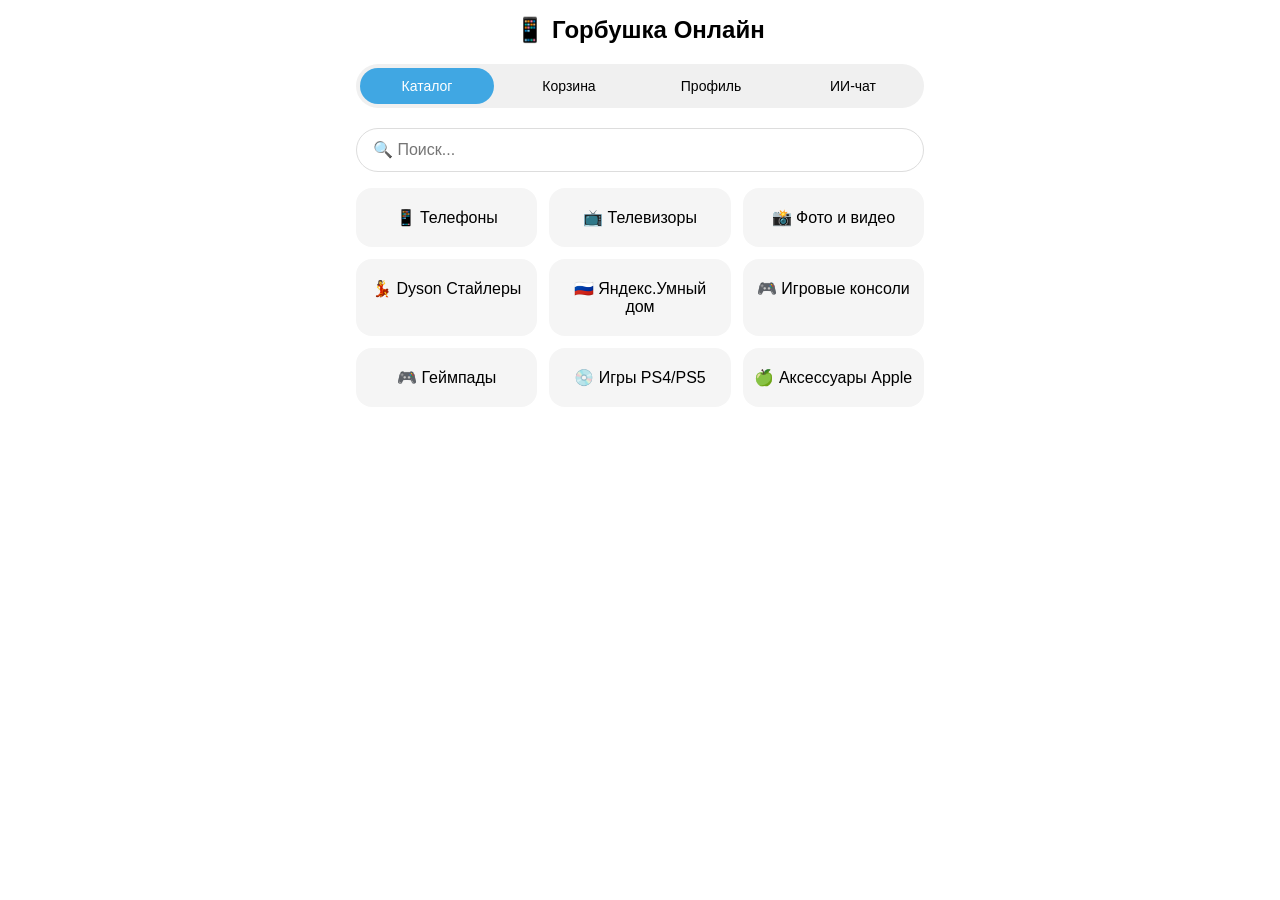
==== commit 2fb9f1cc: "Update index.html" ====
--- a/index.html
+++ b/index.html
@@ -2,7 +2,7 @@
 <html lang="ru">
 <head>
     <meta charset="UTF-8">
-    <meta name="viewport" content="width=device-width, initial-scale=1.0">
+    <meta name="viewport" content="width=device-width, initial-scale=1.0, maximum-scale=1.0, user-scalable=no">
     <title>Горбушка Онлайн</title>
     <link rel="stylesheet" href="static/style.css">
     <script src="https://telegram.org/js/telegram-web-app.js"></script>
@@ -44,13 +44,7 @@
         </div>
     </main>
 
-    <script src="static/script.js"></script>
-    <script>
-        // Временно подставим тестовые данные, пока нет сервера
-        window.allProducts = [
-            { id: "test1", name: "Тестовый товар 1", price: 1000 },
-            { id: "test2", name: "Тестовый товар 2", price: 2000 }
-        ];
-    </script>
+    <!-- Добавлен параметр v=2 для принудительного обновления кэша -->
+    <script src="static/script.js?v=2"></script>
 </body>
 </html>
